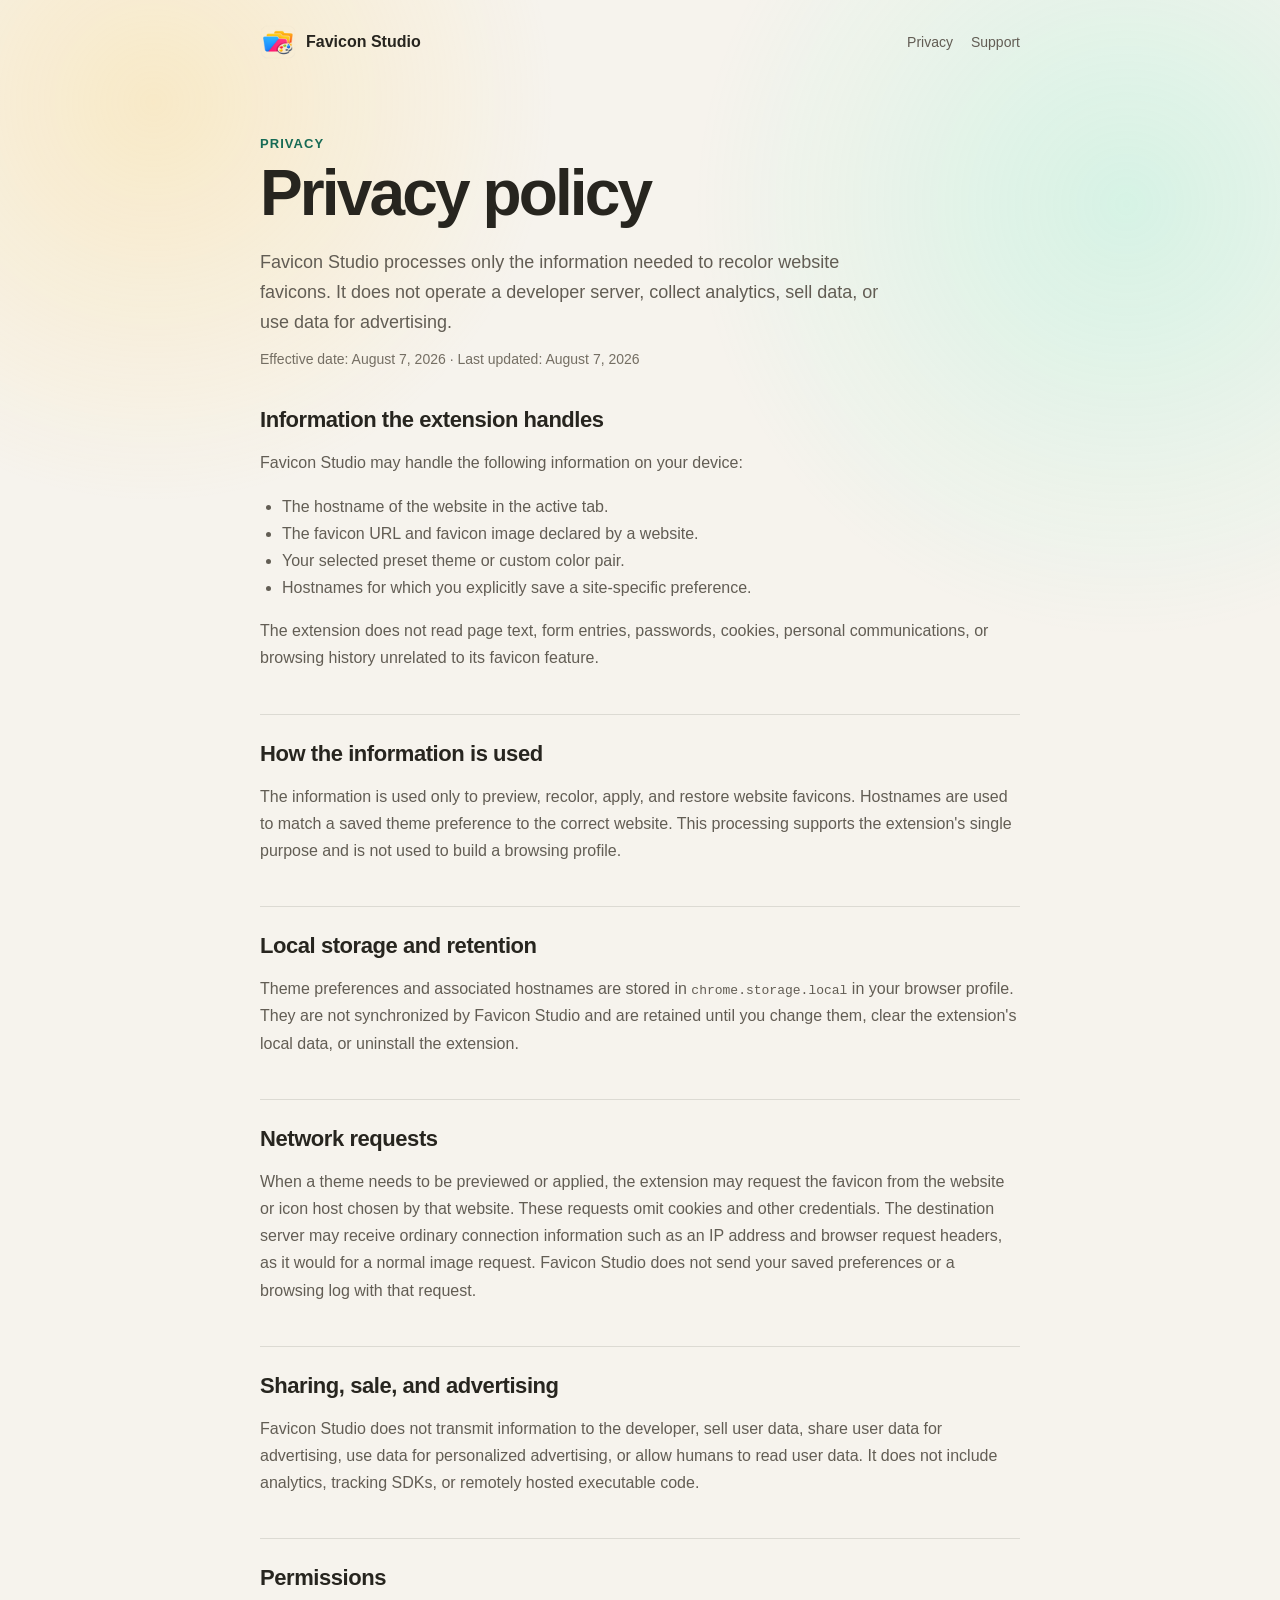
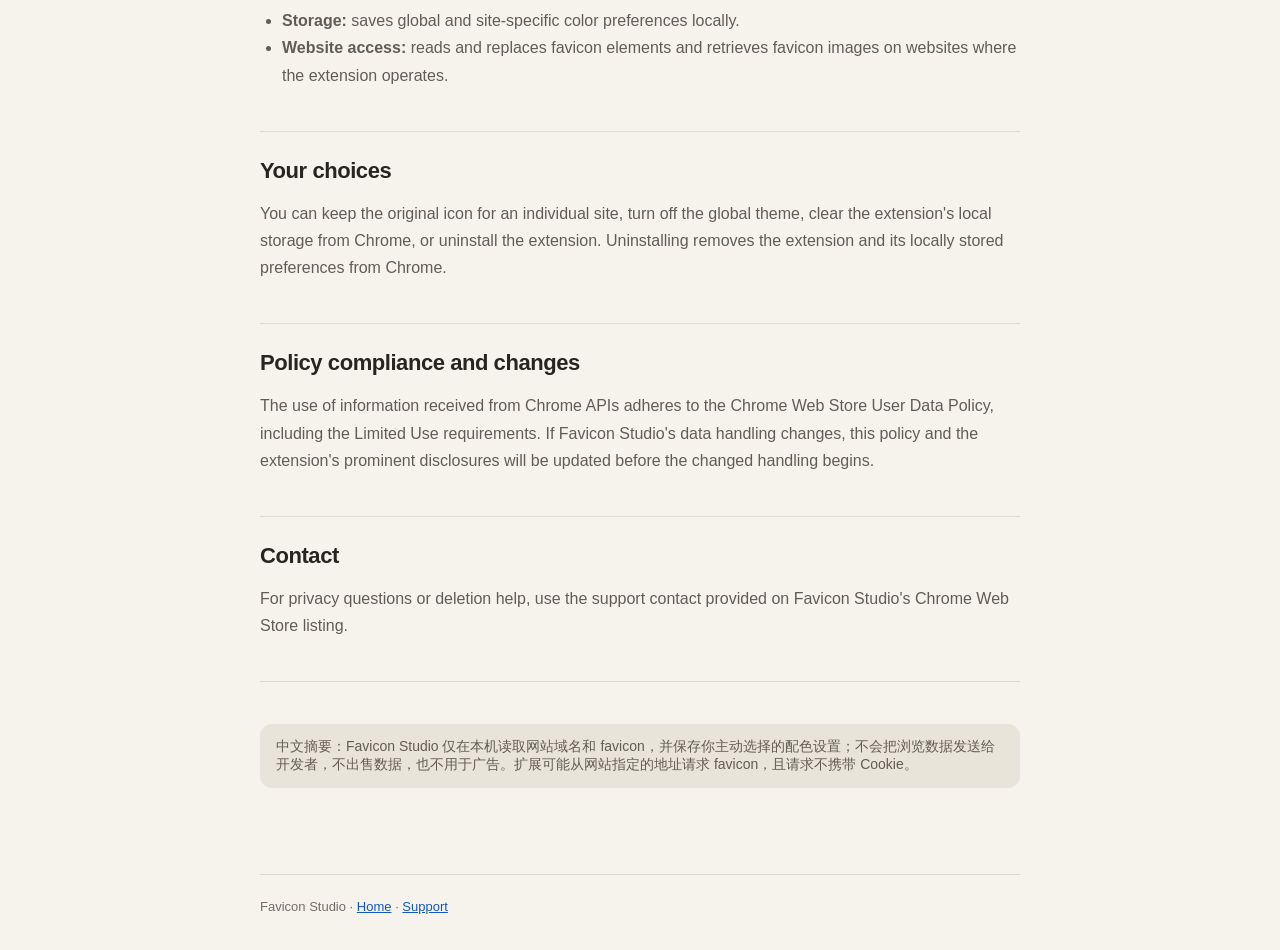
==== privacy.html @ 770e14e4 "Publish Favicon Studio site" ====
<!doctype html>
<html lang="en">
<head>
  <meta charset="utf-8">
  <meta name="viewport" content="width=device-width, initial-scale=1">
  <meta name="description" content="Privacy policy for the Favicon Studio Chrome extension.">
  <title>Privacy policy — Favicon Studio</title>
  <link rel="icon" href="assets/icon-48.png" type="image/png">
  <link rel="stylesheet" href="site.css">
</head>
<body>
  <div class="shell">
    <nav aria-label="Primary navigation">
      <a class="brand" href="index.html"><img src="assets/icon-48.png" alt="">Favicon Studio</a>
      <div class="nav-links"><a aria-current="page" href="privacy.html">Privacy</a><a href="support.html">Support</a></div>
    </nav>
    <main>
      <p class="eyebrow">Privacy</p>
      <h1>Privacy policy</h1>
      <p class="lede">Favicon Studio processes only the information needed to recolor website favicons. It does not operate a developer server, collect analytics, sell data, or use data for advertising.</p>
      <p class="meta">Effective date: August 7, 2026 · Last updated: August 7, 2026</p>

      <section class="policy">
        <h2>Information the extension handles</h2>
        <p>Favicon Studio may handle the following information on your device:</p>
        <ul>
          <li>The hostname of the website in the active tab.</li>
          <li>The favicon URL and favicon image declared by a website.</li>
          <li>Your selected preset theme or custom color pair.</li>
          <li>Hostnames for which you explicitly save a site-specific preference.</li>
        </ul>
        <p>The extension does not read page text, form entries, passwords, cookies, personal communications, or browsing history unrelated to its favicon feature.</p>
      </section>

      <section class="policy">
        <h2>How the information is used</h2>
        <p>The information is used only to preview, recolor, apply, and restore website favicons. Hostnames are used to match a saved theme preference to the correct website. This processing supports the extension's single purpose and is not used to build a browsing profile.</p>
      </section>

      <section class="policy">
        <h2>Local storage and retention</h2>
        <p>Theme preferences and associated hostnames are stored in <code>chrome.storage.local</code> in your browser profile. They are not synchronized by Favicon Studio and are retained until you change them, clear the extension's local data, or uninstall the extension.</p>
      </section>

      <section class="policy">
        <h2>Network requests</h2>
        <p>When a theme needs to be previewed or applied, the extension may request the favicon from the website or icon host chosen by that website. These requests omit cookies and other credentials. The destination server may receive ordinary connection information such as an IP address and browser request headers, as it would for a normal image request. Favicon Studio does not send your saved preferences or a browsing log with that request.</p>
      </section>

      <section class="policy">
        <h2>Sharing, sale, and advertising</h2>
        <p>Favicon Studio does not transmit information to the developer, sell user data, share user data for advertising, use data for personalized advertising, or allow humans to read user data. It does not include analytics, tracking SDKs, or remotely hosted executable code.</p>
      </section>

      <section class="policy">
        <h2>Permissions</h2>
        <ul>
          <li><strong>Storage:</strong> saves global and site-specific color preferences locally.</li>
          <li><strong>Website access:</strong> reads and replaces favicon elements and retrieves favicon images on websites where the extension operates.</li>
        </ul>
      </section>

      <section class="policy">
        <h2>Your choices</h2>
        <p>You can keep the original icon for an individual site, turn off the global theme, clear the extension's local storage from Chrome, or uninstall the extension. Uninstalling removes the extension and its locally stored preferences from Chrome.</p>
      </section>

      <section class="policy">
        <h2>Policy compliance and changes</h2>
        <p>The use of information received from Chrome APIs adheres to the Chrome Web Store User Data Policy, including the Limited Use requirements. If Favicon Studio's data handling changes, this policy and the extension's prominent disclosures will be updated before the changed handling begins.</p>
      </section>

      <section class="policy">
        <h2>Contact</h2>
        <p>For privacy questions or deletion help, use the support contact provided on Favicon Studio's Chrome Web Store listing.</p>
      </section>

      <p class="language-note" lang="zh-CN">中文摘要：Favicon Studio 仅在本机读取网站域名和 favicon，并保存你主动选择的配色设置；不会把浏览数据发送给开发者，不出售数据，也不用于广告。扩展可能从网站指定的地址请求 favicon，且请求不携带 Cookie。</p>
    </main>
    <footer>Favicon Studio · <a href="index.html">Home</a> · <a href="support.html">Support</a></footer>
  </div>
</body>
</html>
---- site.css ----
:root {
  color-scheme: light;
  font-family: -apple-system, BlinkMacSystemFont, "Segoe UI", sans-serif;
  background: #f6f3ed;
  color: #27251f;
}

* { box-sizing: border-box; }

body {
  margin: 0;
  background:
    radial-gradient(circle at 12% 4%, rgb(255 209 102 / 28%), transparent 25rem),
    radial-gradient(circle at 88% 8%, rgb(101 242 200 / 22%), transparent 27rem),
    #f6f3ed;
}

a { color: #1557c0; }

.shell {
  width: min(760px, calc(100% - 40px));
  margin: 0 auto;
}

nav {
  display: flex;
  align-items: center;
  justify-content: space-between;
  padding: 24px 0;
}

.brand {
  display: inline-flex;
  align-items: center;
  gap: 10px;
  color: inherit;
  font-weight: 750;
  text-decoration: none;
}

.brand img {
  width: 36px;
  height: 36px;
}

.nav-links {
  display: flex;
  gap: 18px;
  font-size: 14px;
}

.nav-links a {
  color: #625d54;
  text-decoration: none;
}

main { padding: 52px 0 72px; }

.eyebrow {
  margin: 0 0 10px;
  color: #176b55;
  font-size: 13px;
  font-weight: 750;
  letter-spacing: .08em;
  text-transform: uppercase;
}

h1 {
  max-width: 680px;
  margin: 0;
  font-size: clamp(38px, 7vw, 64px);
  line-height: 1.02;
  letter-spacing: -.045em;
}

.lede {
  max-width: 650px;
  margin: 22px 0 0;
  color: #625d54;
  font-size: 18px;
  line-height: 1.65;
}

.card {
  margin-top: 34px;
  padding: 30px;
  border-radius: 24px;
  background: rgb(255 253 250 / 92%);
  box-shadow: 0 20px 50px rgb(39 37 31 / 8%), inset 0 0 0 1px rgb(0 0 0 / 8%);
}

.card h2,
.policy h2 {
  margin: 0 0 10px;
  font-size: 22px;
  letter-spacing: -.02em;
}

.card p,
.policy p,
.policy li {
  color: #625d54;
  line-height: 1.7;
}

.card-grid {
  display: grid;
  grid-template-columns: repeat(3, minmax(0, 1fr));
  gap: 12px;
  margin-top: 22px;
}

.feature {
  padding: 18px;
  border-radius: 16px;
  background: #f2ede4;
}

.feature strong { display: block; margin-bottom: 6px; }
.feature span { color: #6c675d; font-size: 14px; line-height: 1.5; }

.policy {
  padding: 26px 0;
  border-bottom: 1px solid rgb(39 37 31 / 12%);
}

.policy:last-child { border-bottom: 0; }
.policy ul { padding-left: 22px; }
.meta { color: #746e63; font-size: 14px; }

.language-note {
  margin-top: 42px;
  padding: 14px 16px;
  border-radius: 12px;
  background: #e9e4da;
  color: #625d54;
  font-size: 14px;
}

footer {
  padding: 24px 0 36px;
  border-top: 1px solid rgb(39 37 31 / 12%);
  color: #746e63;
  font-size: 13px;
}

@media (max-width: 640px) {
  .shell { width: min(100% - 28px, 760px); }
  nav { align-items: flex-start; }
  .nav-links { gap: 10px; font-size: 12px; }
  main { padding-top: 32px; }
  .card { padding: 22px; }
  .card-grid { grid-template-columns: 1fr; }
}
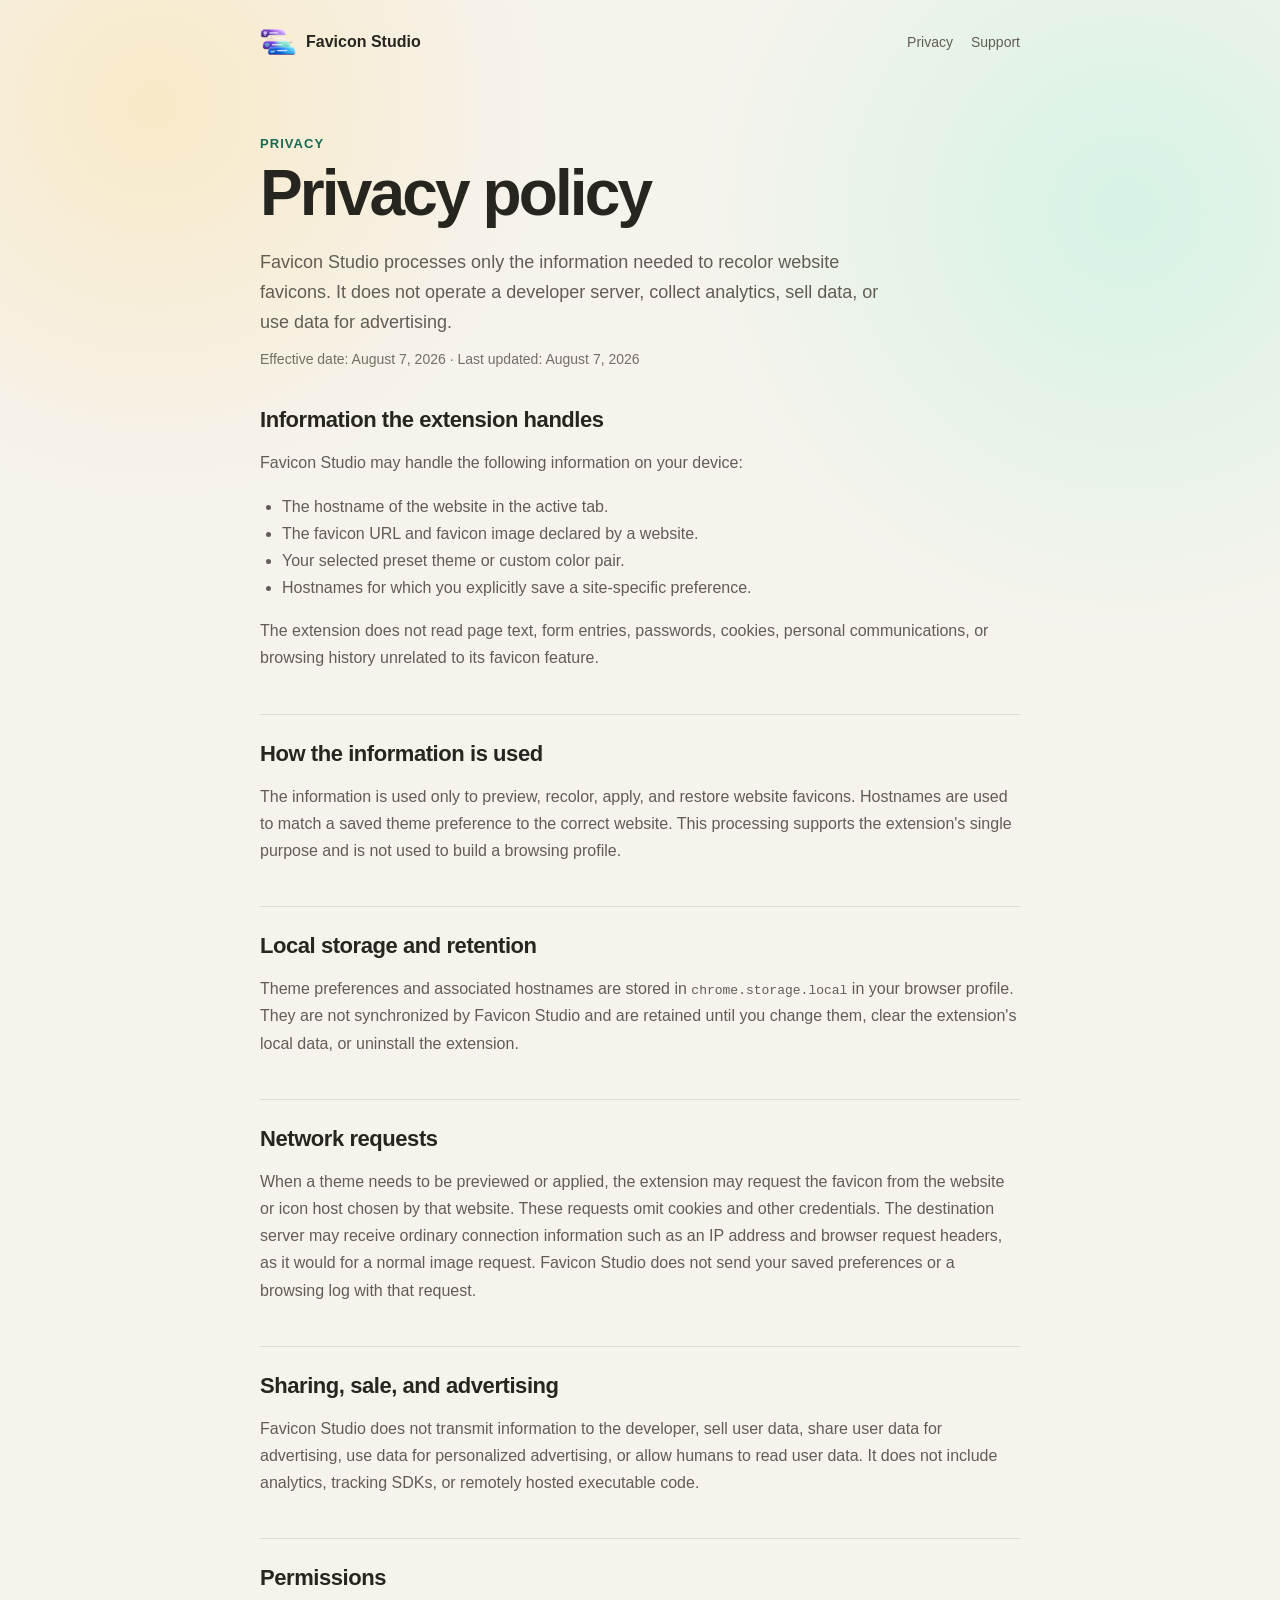
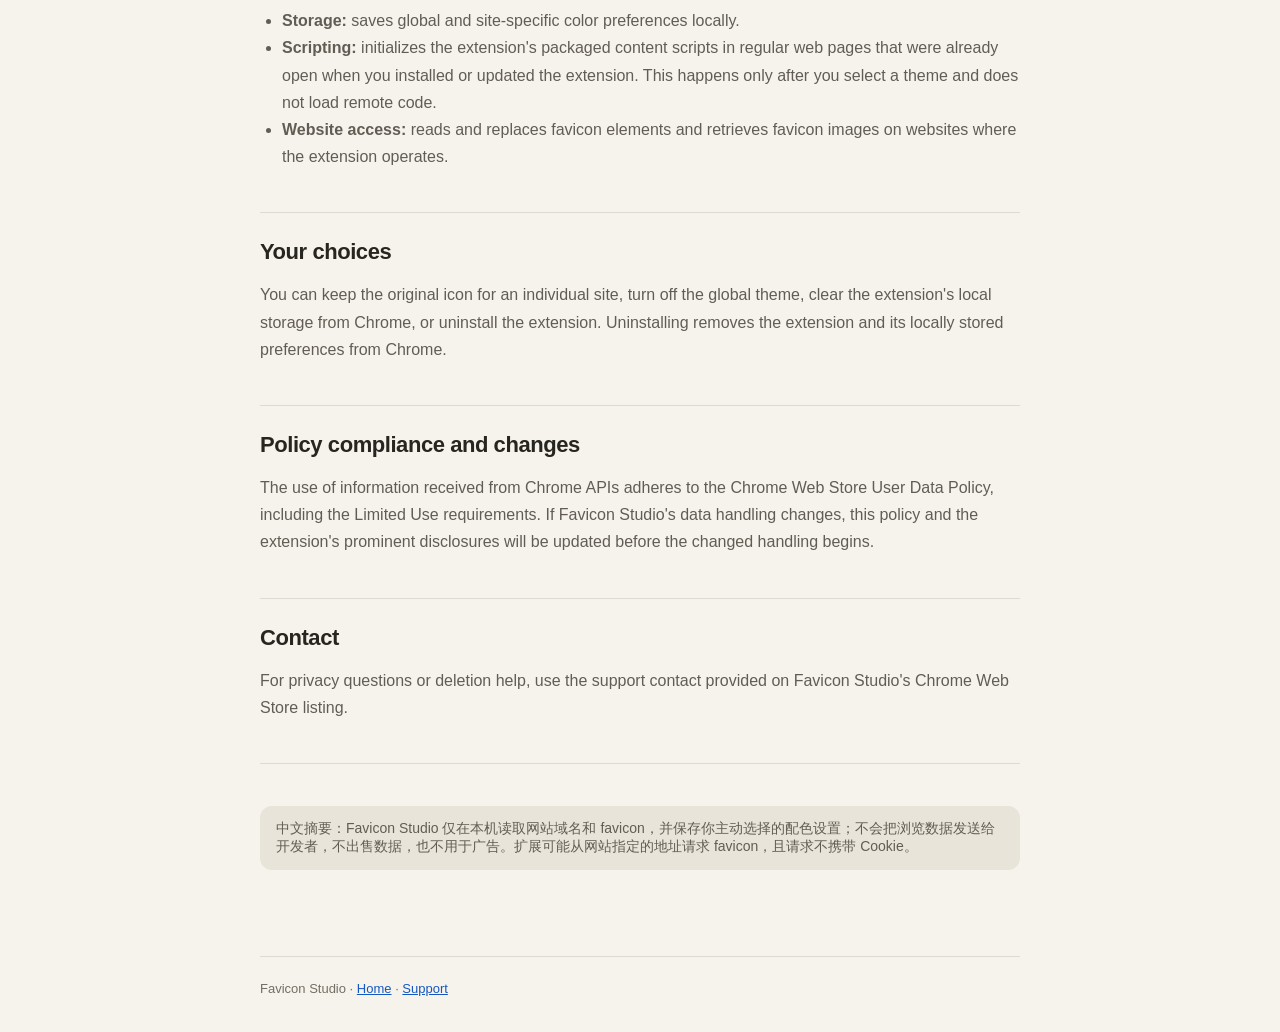
==== commit e1af64ff: "Document existing-tab initialization" ====
--- a/privacy.html
+++ b/privacy.html
@@ -56,6 +56,7 @@
         <h2>Permissions</h2>
         <ul>
           <li><strong>Storage:</strong> saves global and site-specific color preferences locally.</li>
+          <li><strong>Scripting:</strong> initializes the extension's packaged content scripts in regular web pages that were already open when you installed or updated the extension. This happens only after you select a theme and does not load remote code.</li>
           <li><strong>Website access:</strong> reads and replaces favicon elements and retrieves favicon images on websites where the extension operates.</li>
         </ul>
       </section>
